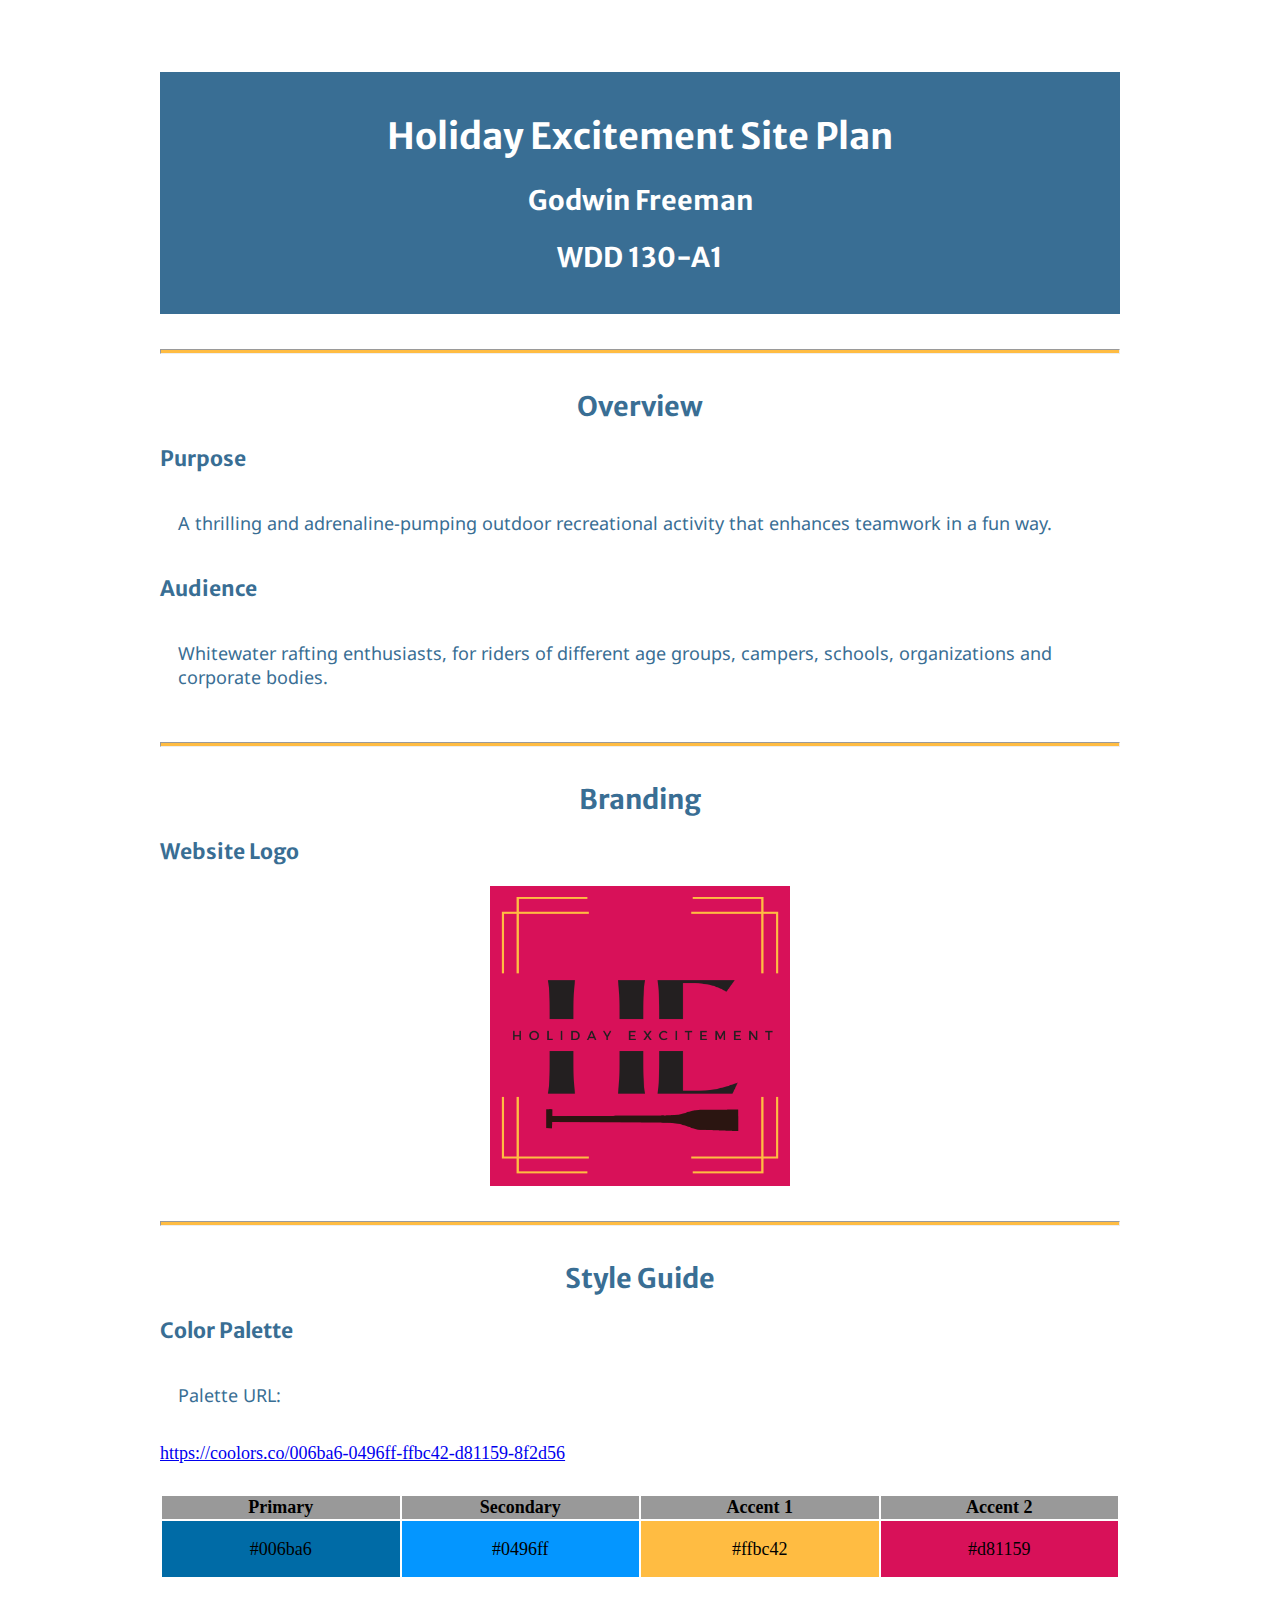
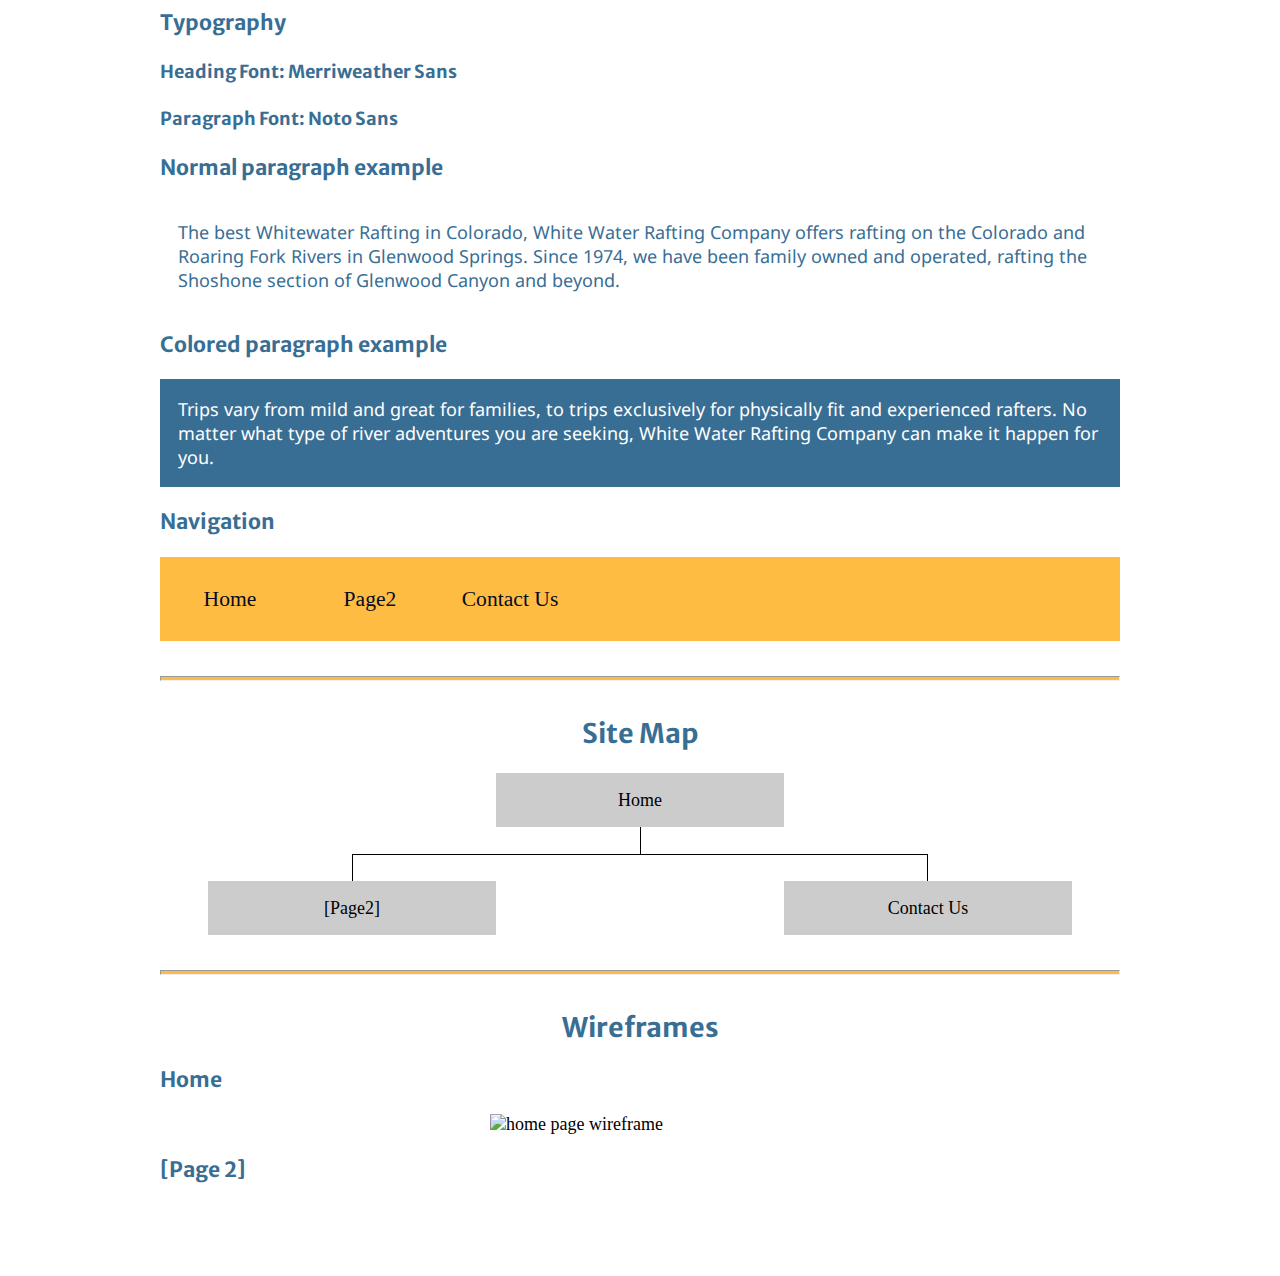
==== wwr/site-plan-rafting.html @ 45205e5f "Add site plan for water rafting Company" ====
<!DOCTYPE html>
<html lang="en-us">

<head>
  <meta charset="utf-8" />
  <title>Site Plan</title>
  <link type="text/css" rel="stylesheet" href="styles/site-plan-rafting.css" />
</head>

<body>
  <header>
    <h1>Holiday Excitement Site Plan</h1>
    <h2>Godwin Freeman</h2>
    <h2>WDD 130-A1</h2>
    <!-- In the header above, add the name of your site, your name and class number. For example if you are in section 3 you would put WDD 130-03 -->
  </header>
  <main>
    <!-- ------------------------Steps 2-5------------------------------ -->
    <hr />
    <h2>Overview</h2>
    <h3>Purpose</h3>
    <p>A thrilling and adrenaline-pumping outdoor recreational activity that enhances teamwork in a fun way.</p>
    <!-- change this -->

    <h3>Audience</h3>
    <p>Whitewater rafting enthusiasts, for riders of different age groups, campers, schools, organizations and corporate bodies.</p>
    <!-- change this -->

    <hr />
    <h2>Branding</h2>
    <h3>Website Logo</h3>
    <!-- Replace this with some sort of logo for your site.  A logo can be as simple as the name of your site in a nice font :) -->
    <img src="images/logo3.png" alt="Logo image" />
    <hr />
    <h2>Style Guide</h2>

    <!-- ------------------------Steps 6-9------------------------------ -->

    <h3>Color Palette</h3>
    <!--  The colors you choose for a website are one of the most important decisions you will make. Follow the instructions on the activity in Canvas then return and replace the color codes below with the hex color codes (the 6 digit numbers that show at the bottom of each color) for the colors you have chosen below.  You should have at least 2 colors but do not have to fill in all 4 if you do not need them.  -->

    <!-- Copy and paste the URL to your finished palette below. Replace the href value that is there with yours. Make sure to paste it into both the href value and the content text of the <a> tag -->
    <p>Palette URL:</p>
    <a href="https://coolors.co/006ba6-0496ff-ffbc42-d81159-8f2d56"
      target="_blank">https://coolors.co/006ba6-0496ff-ffbc42-d81159-8f2d56</a>

    <table class="colors">
      <tr>
        <th>Primary</th>
        <th>Secondary</th>
        <th>Accent 1</th>
        <th>Accent 2</th>
      </tr>
      <!-- Replace the numbers in the boxes below with your hex color codes. Then switch to the site-plan.css file and change your colors there as well. -->
      <tr>
        <td class="primary">#006ba6</td>
        <td class="secondary">#0496ff</td>
        <td class="accent1">#ffbc42</td>
        <td class="accent2">#d81159</td>
      </tr>
    </table>

    <!-- ------------------------Steps 10-12------------------------------ -->

    <h3>Typography</h3>
    <!-- Choose a font for your paragraphs (body copy) and headlines. What font(s) have you chosen? Think also about which of your colors above you might use for background and font colors. -->

    <h4>
      Heading Font: Merriweather Sans
      <!-- change this -->
    </h4>
    <h4>
      Paragraph Font: Noto Sans
      <!-- change this -->
    </h4>
    <h3>Normal paragraph example</h3>
    <p>
      The best Whitewater Rafting in Colorado, White Water Rafting Company
      offers rafting on the Colorado and Roaring Fork Rivers in Glenwood
      Springs. Since 1974, we have been family owned and operated, rafting the
      Shoshone section of Glenwood Canyon and beyond.
    </p>
    <h3>Colored paragraph example</h3>
    <p class="colored">
      Trips vary from mild and great for families, to trips exclusively for
      physically fit and experienced rafters. No matter what type of river
      adventures you are seeking, White Water Rafting Company can make it
      happen for you.
    </p>

    <!-- ------------------------Step 13------------------------------ -->

    <h3>Navigation</h3>
    <!-- Think about how you want your navigation bar to look. In the site-plan.css file change the colors to your colors to get the look you desire. -->
    <nav>
      <a href="#">Home</a>
      <a href="#">Page2</a>
      <a href="#">Contact Us</a>
    </nav>
    <hr />
    <h2>Site Map</h2>
    <div class="sitemap">
      <div class="sm-home">Home</div>
      <div class="sm-page2">
        [Page2]
        <!-- this page will have a name later -->
      </div>
      <div class="sm-page3">Contact Us</div>

      <div class="top">&nbsp;</div>
      <div class="left">&nbsp;</div>
      <div class="right">&nbsp;</div>
    </div>
    <hr />
    <h2>Wireframes</h2>
    <!-- Create an additional wireframe for your site. List it here below the Home page wireframe. -->

    <h3>Home</h3>

    <img src="https://byui-wdd.github.io/wdd130/rafting_images/wireframe_home.png" alt="home page wireframe" />

    <h3>[Page 2]</h3>

    <!-- <img src="#" alt="page 2 wireframe"> -->
  </main>
</body>

</html>
---- wwr/styles/site-plan-rafting.css ----
/* if you are using any Google fonts change the font names below to your fonts. 
Any spaces in your font name should be replaced with a +. 
Fonts are separated by a & */
@import url('https://fonts.googleapis.com/css2?family=Merriweather+Sans:ital@1&family=Noto+Sans&display=swap');

:root {
  /* change the values below to your colors from your palette */
  --primary-color: #006ba6   ;
  --secondary-color: #0496ff ;
  --accent1-color: #ffbc42;
  --accent2-color: #d81159;

  /* change the values below to your chosen font(s) */
  --heading-font: "Merriweather Sans";
  --paragraph-font: Noto Sans, Helvetica, sans-serif;

  /* these colors below should be chosen from among your palette colors above */
  --headline-color-on-white: #396E94;  /* headlines on a white background */ 
  --headline-color-on-color: white; /* headlines on a colored background */ 
  --paragraph-color-on-white: #396E94; /* paragraph text on a white background */ 
  --paragraph-color-on-color: white; /* paragraph text on a colored background */ 
  --paragraph-background-color: #396E94  ;
  --nav-link-color: #060b24;
  --nav-background-color: #ffbc42;
  --nav-hover-link-color: white;
  --nav-hover-background-color: #d81159;
}


/*  Look around below...but DON'T CHANGE ANYTHING! */

body {
  max-width: 960px;
  margin: 0 auto;
  padding: 4em;
  font-size: 18px;
  text-align: left;
}
img {
  display: block;
  margin: 0 auto;
  max-width: 300px;
}
h1, h2, h3, h4, h5, h6 {
  font-family: var(--heading-font);
  color: var(--headline-color-on-white);
}
h2 {
  text-align: center;
}
hr {
  height: 3px;
  margin: 35px 0;
  background: var(--accent1-color);
}
header {
  padding: 1em;
  text-align: center;
  color: var(--headline-color-on-color);
  background-color: var(--paragraph-background-color);
}
header > h1, header > h2 {
  color: var(--headline-color-on-color);
}
p {
  font-family: var(--paragraph-font);
  color: var(--paragraph-color-on-white);
  padding: 1em;
}
.colors {
  width: 100%;
  min-width: 350px;
  margin: 30px auto;
  text-align: center;
}
.colors th {
  background-color: #999;
}
.colors td{
  width: 25%;
  height: 3em;
}
.primary {
  background-color: var(--primary-color);
}
.secondary {
  background-color: var(--secondary-color);
}
.accent1 {
  background-color: var(--accent1-color);
}
.accent2{
  background-color: var(--accent2-color);
}
p.colored {
  background-color: var(--paragraph-background-color);
  color: var(--paragraph-color-on-color);
}
nav {
  background-color: var(--nav-background-color);
  line-height: 3em;
  text-align: center;
  font-size: 1.2em;
}
nav  {
  list-style-type: none;
  display: flex;
}
nav a {
  padding:1em;
  min-width: 120px;
  text-decoration: none;
  padding: 10px;
}
nav a:link, nav a:visited {
  color: var(--nav-link-color);
}
nav a:hover {
  color: var(--nav-hover-link-color);
  background-color: var(--nav-hover-background-color);
}
.sitemap {
  display: grid;
  justify-content: center;

  grid-template-columns: repeat(6, 15%);
  grid-template-rows: 3em 1.5em 1.5em 3em;
  grid-template-areas: ". . home home . ."
    ". . . top . ."
    ". left left right right ."
    "page2 page2 . . page3 page3";
}
.sitemap > div {
  text-align: center;
}
.sm-home {
  grid-area: home;
  background-color: #ccc;
  line-height: 3em;
}
.sm-page2 {
  grid-area: page2;
  background-color: #ccc;
  line-height: 3em;
}
.sm-page3 {
  grid-area: page3;
  background-color: #ccc;
  line-height: 3em;
}
.top {
  grid-area: top;
  border-left: 1px solid;
}
.left {
  grid-area: left;
  border-top: 1px solid;
  border-left: 1px solid;
}
.right {
  grid-area: right;
  border-top: 1px solid;
  border-right: 1px solid;
}
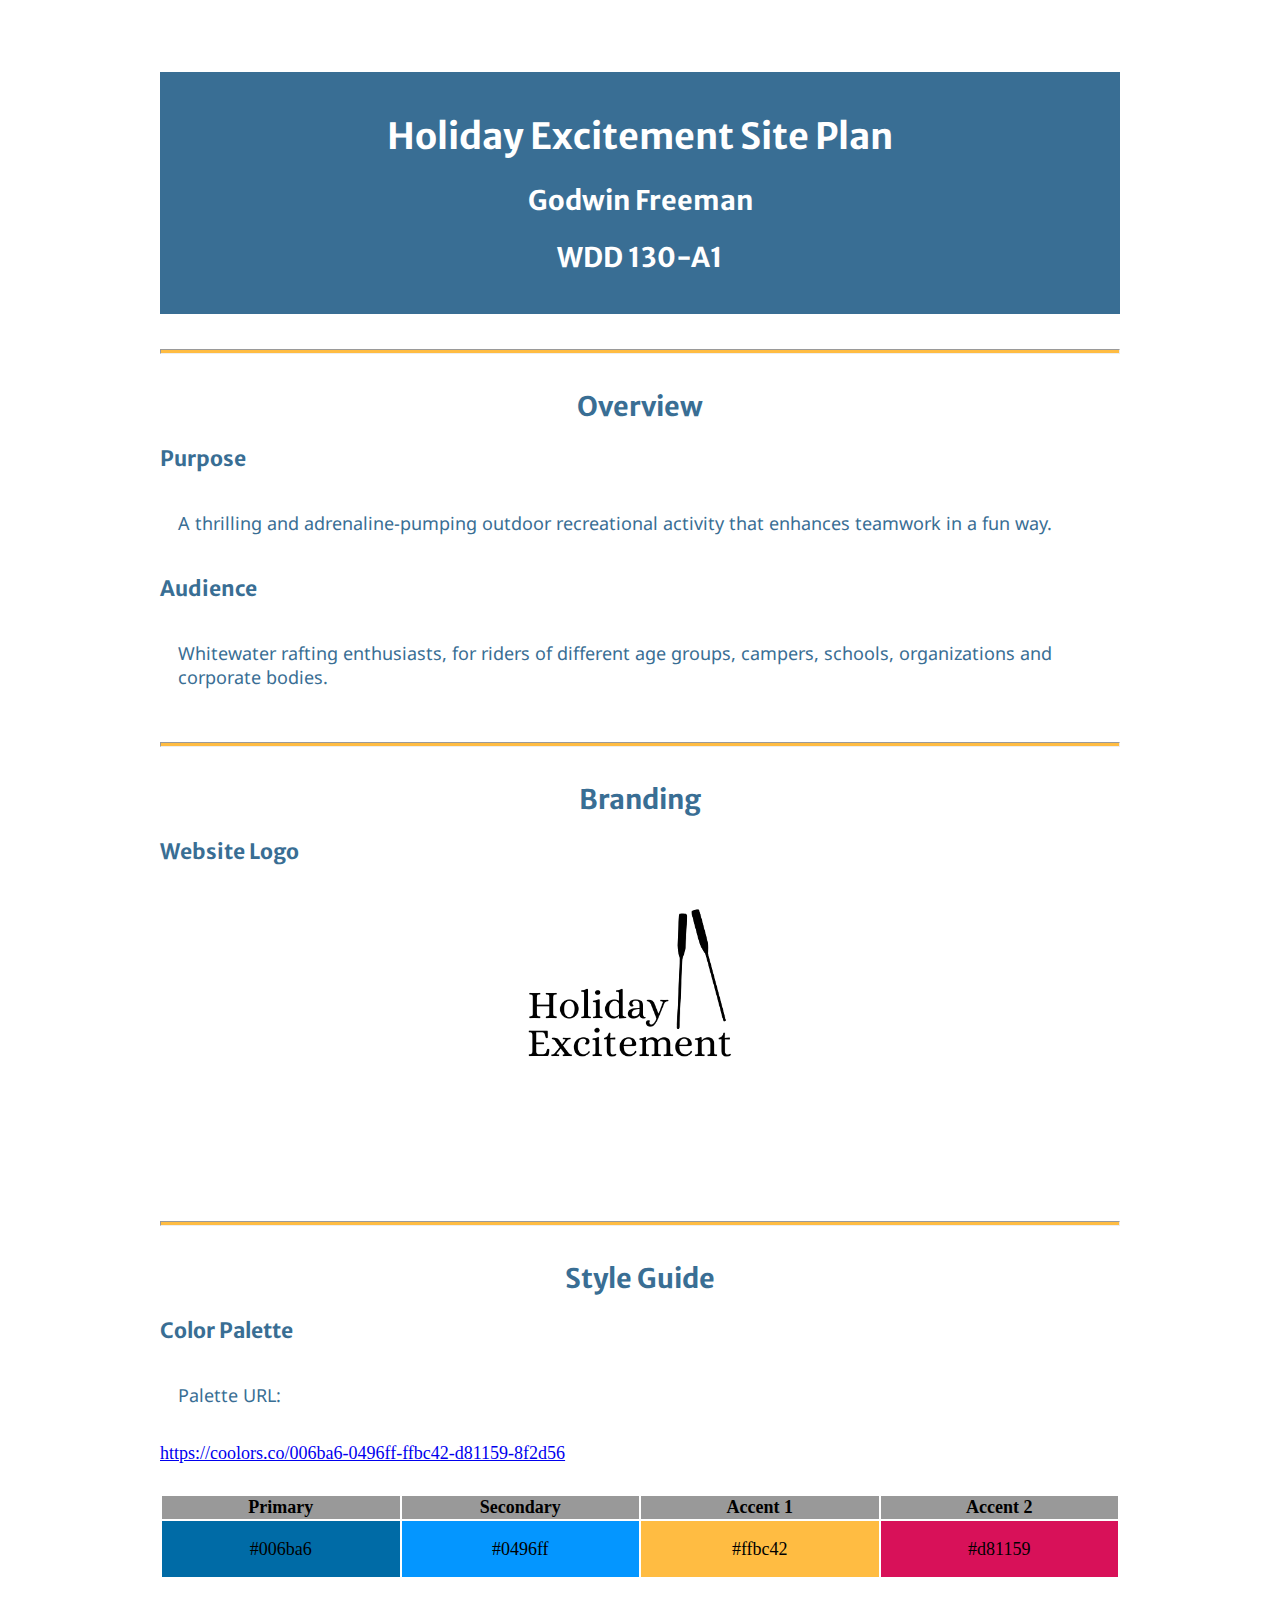
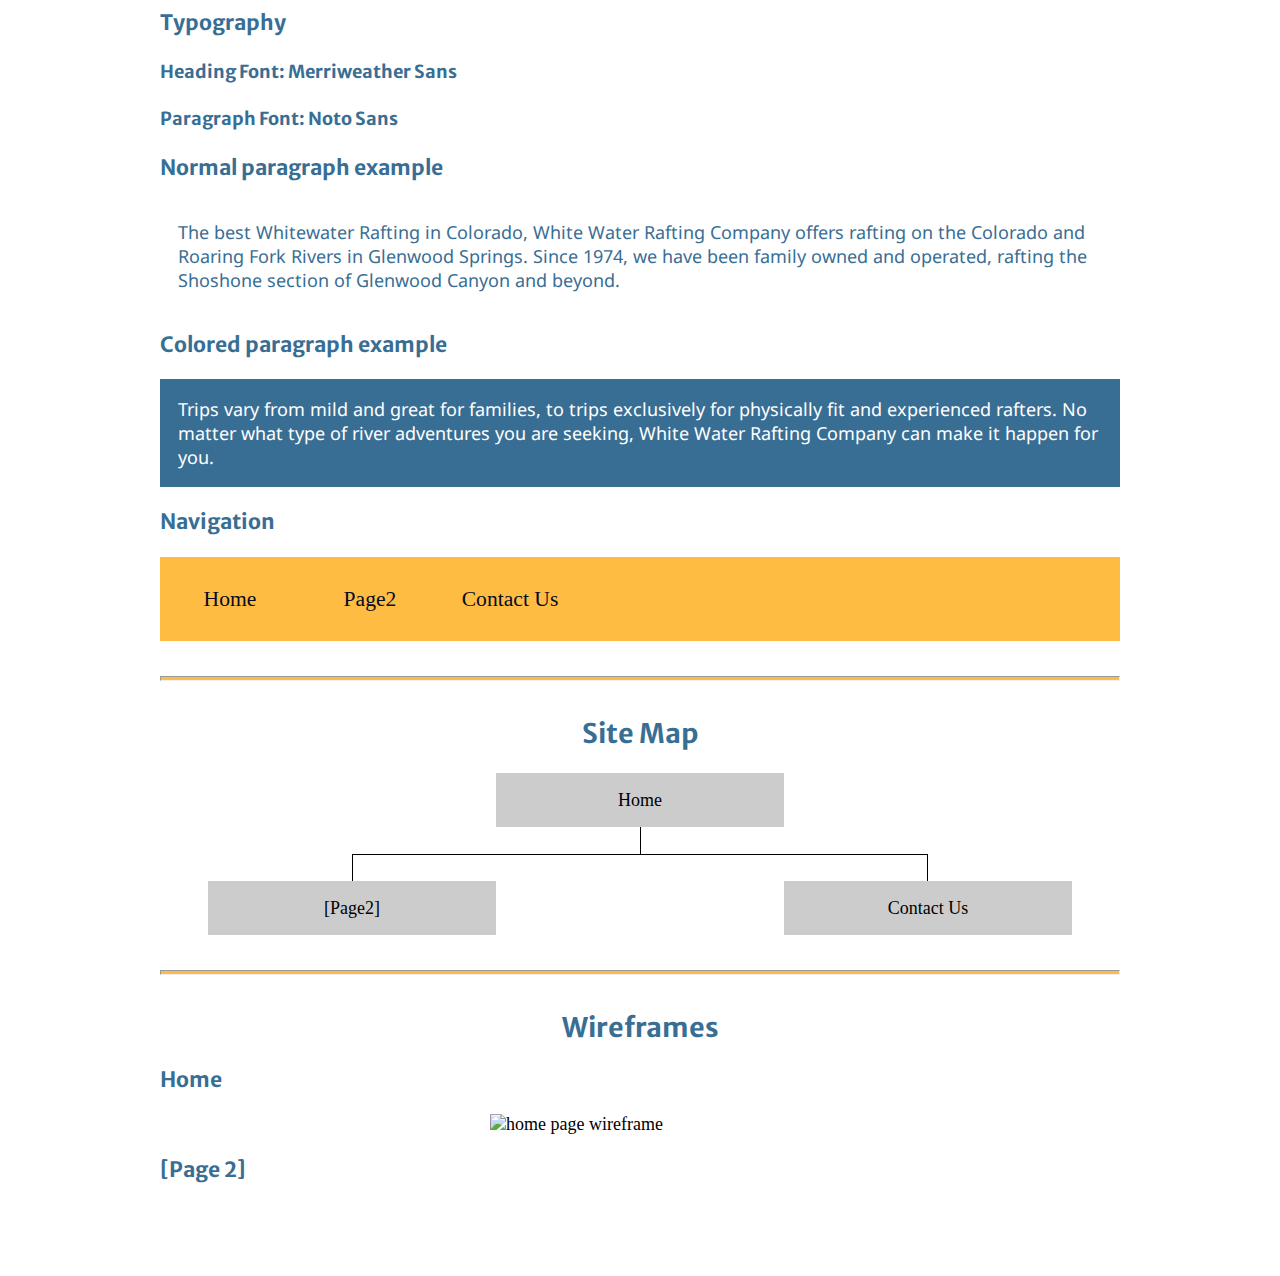
==== commit 17017acf: "change logo" ====
--- a/wwr/site-plan-rafting.html
+++ b/wwr/site-plan-rafting.html
@@ -31,7 +31,7 @@
     <h2>Branding</h2>
     <h3>Website Logo</h3>
     <!-- Replace this with some sort of logo for your site.  A logo can be as simple as the name of your site in a nice font :) -->
-    <img src="images/logo3.png" alt="Logo image" />
+    <img src="images/logo2.png" alt="Logo image" />
     <hr />
     <h2>Style Guide</h2>
 
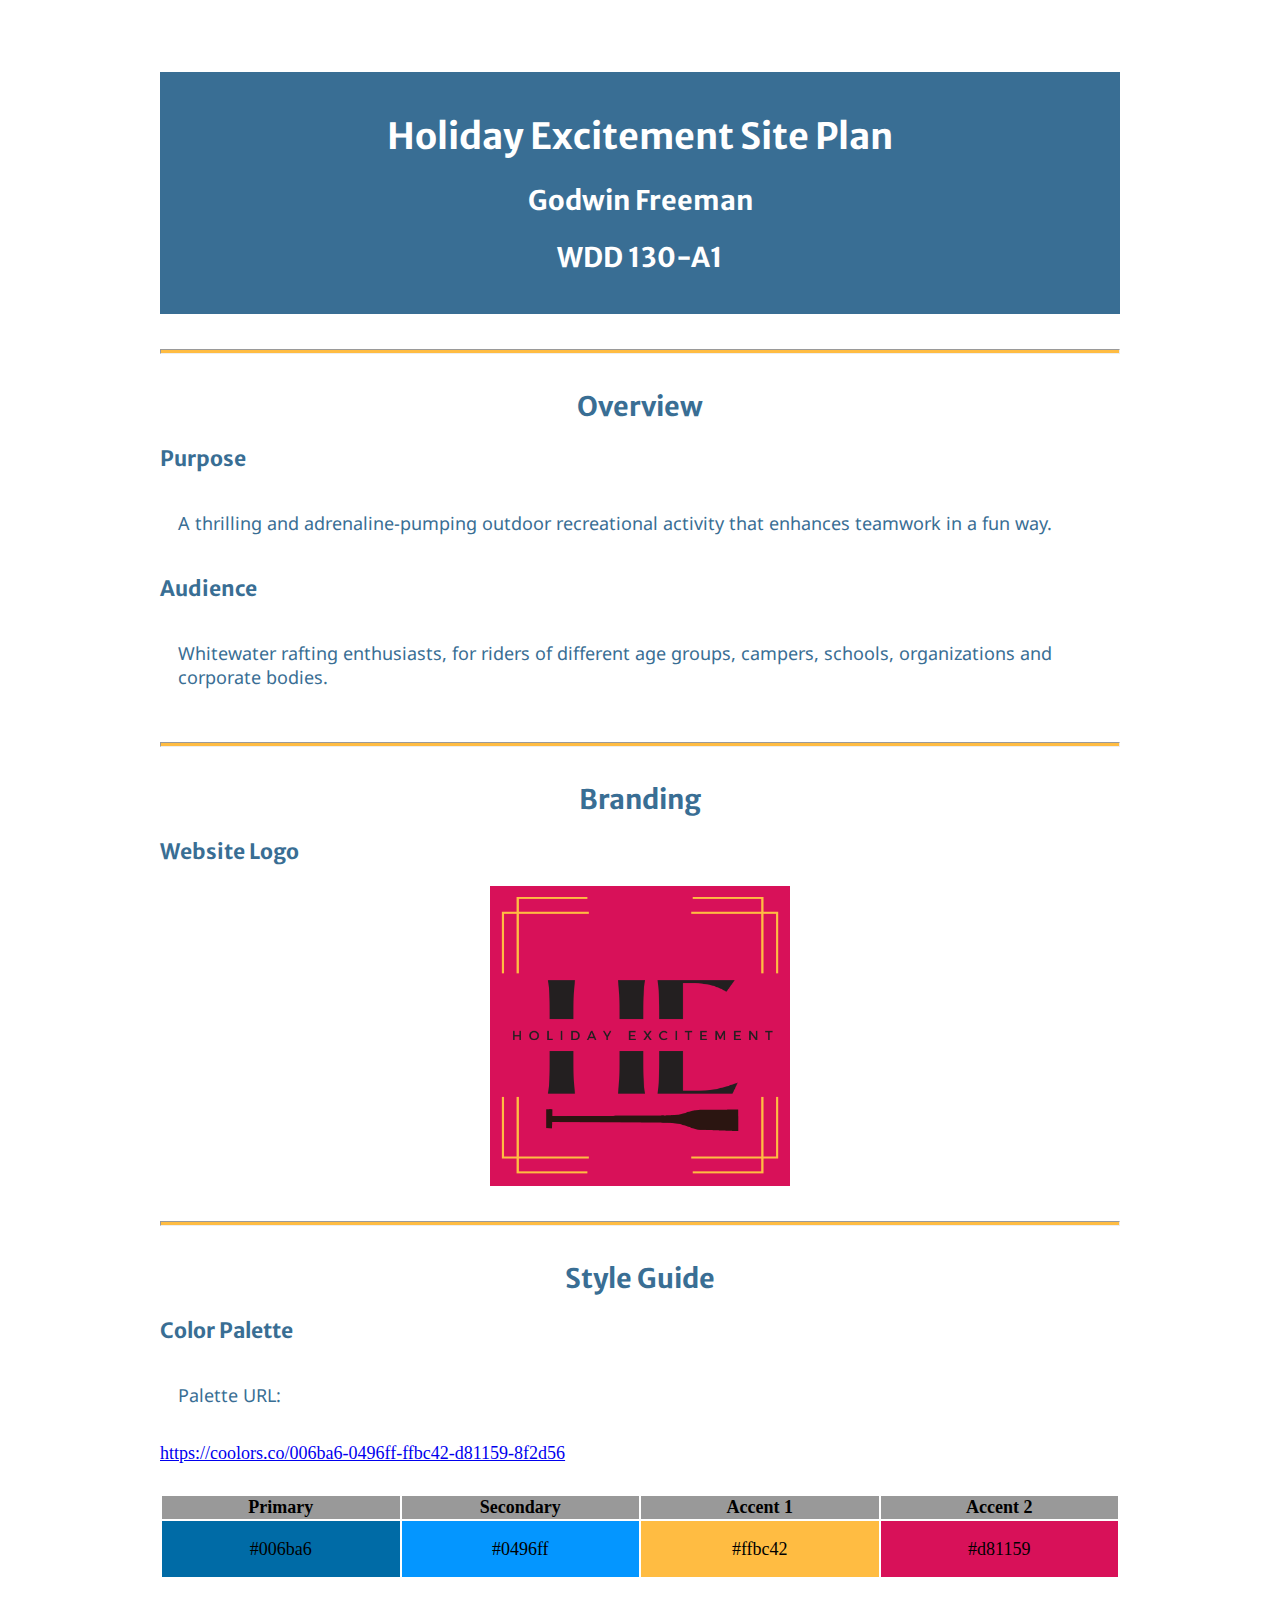
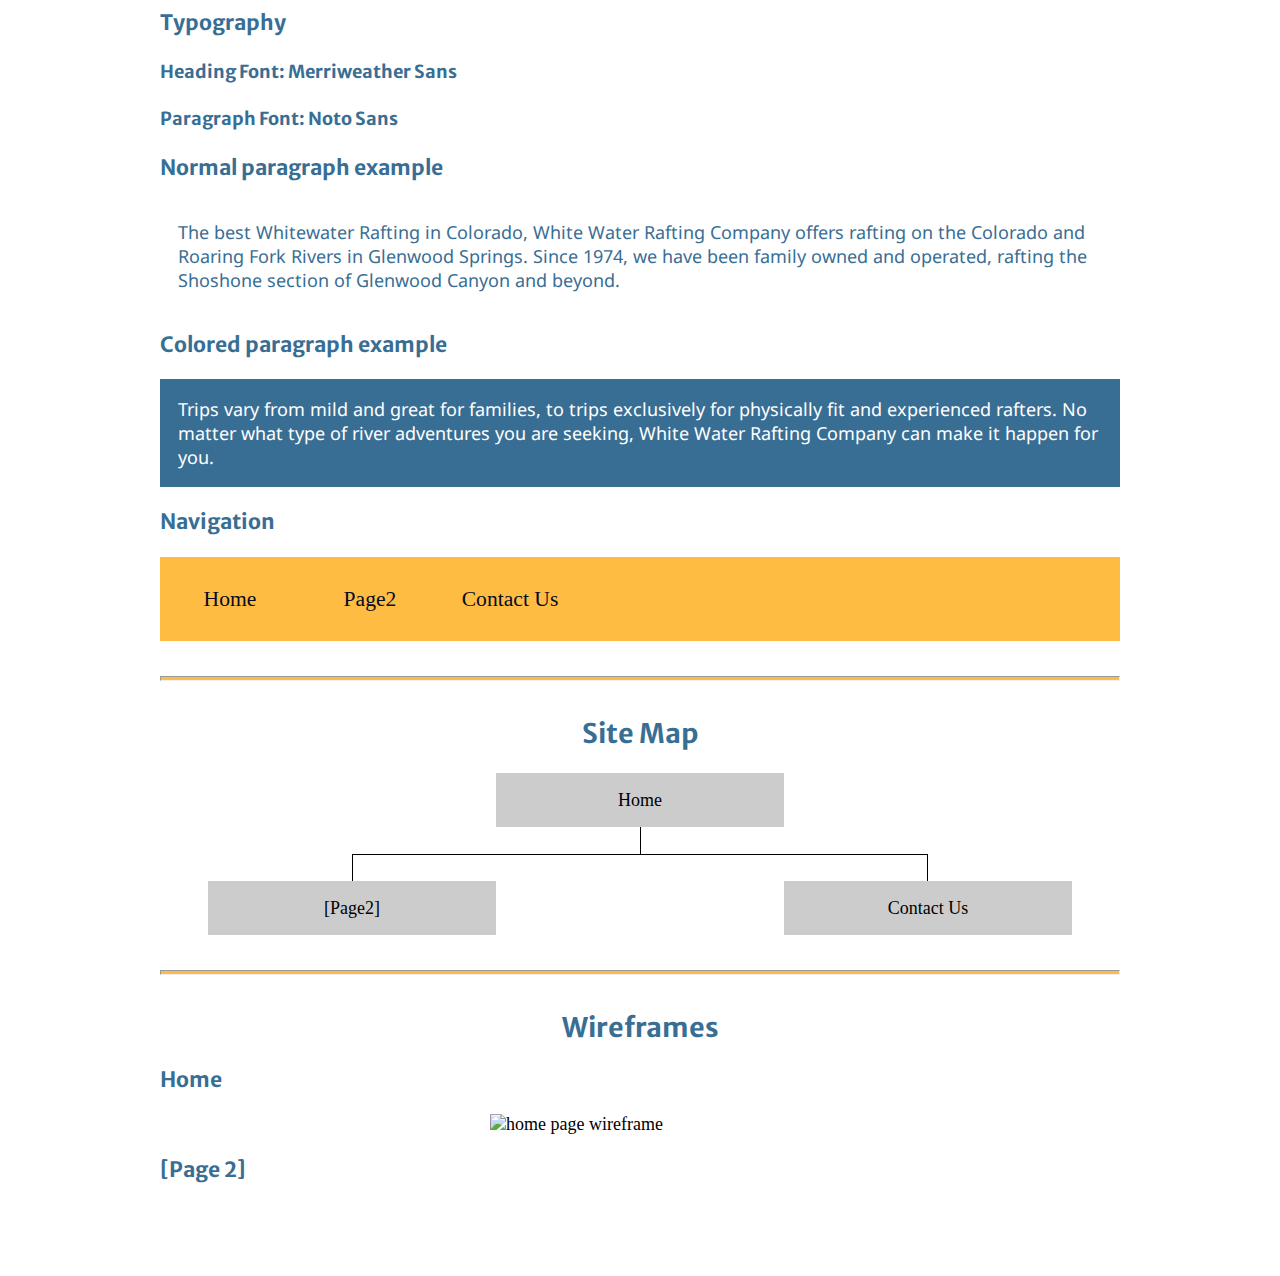
==== commit 1689d476: "Retrying to Push" ====
--- a/wwr/site-plan-rafting.html
+++ b/wwr/site-plan-rafting.html
@@ -31,7 +31,7 @@
     <h2>Branding</h2>
     <h3>Website Logo</h3>
     <!-- Replace this with some sort of logo for your site.  A logo can be as simple as the name of your site in a nice font :) -->
-    <img src="images/logo2.png" alt="Logo image" />
+    <img src="images/logo3.png" alt="Logo image" />
     <hr />
     <h2>Style Guide</h2>
 
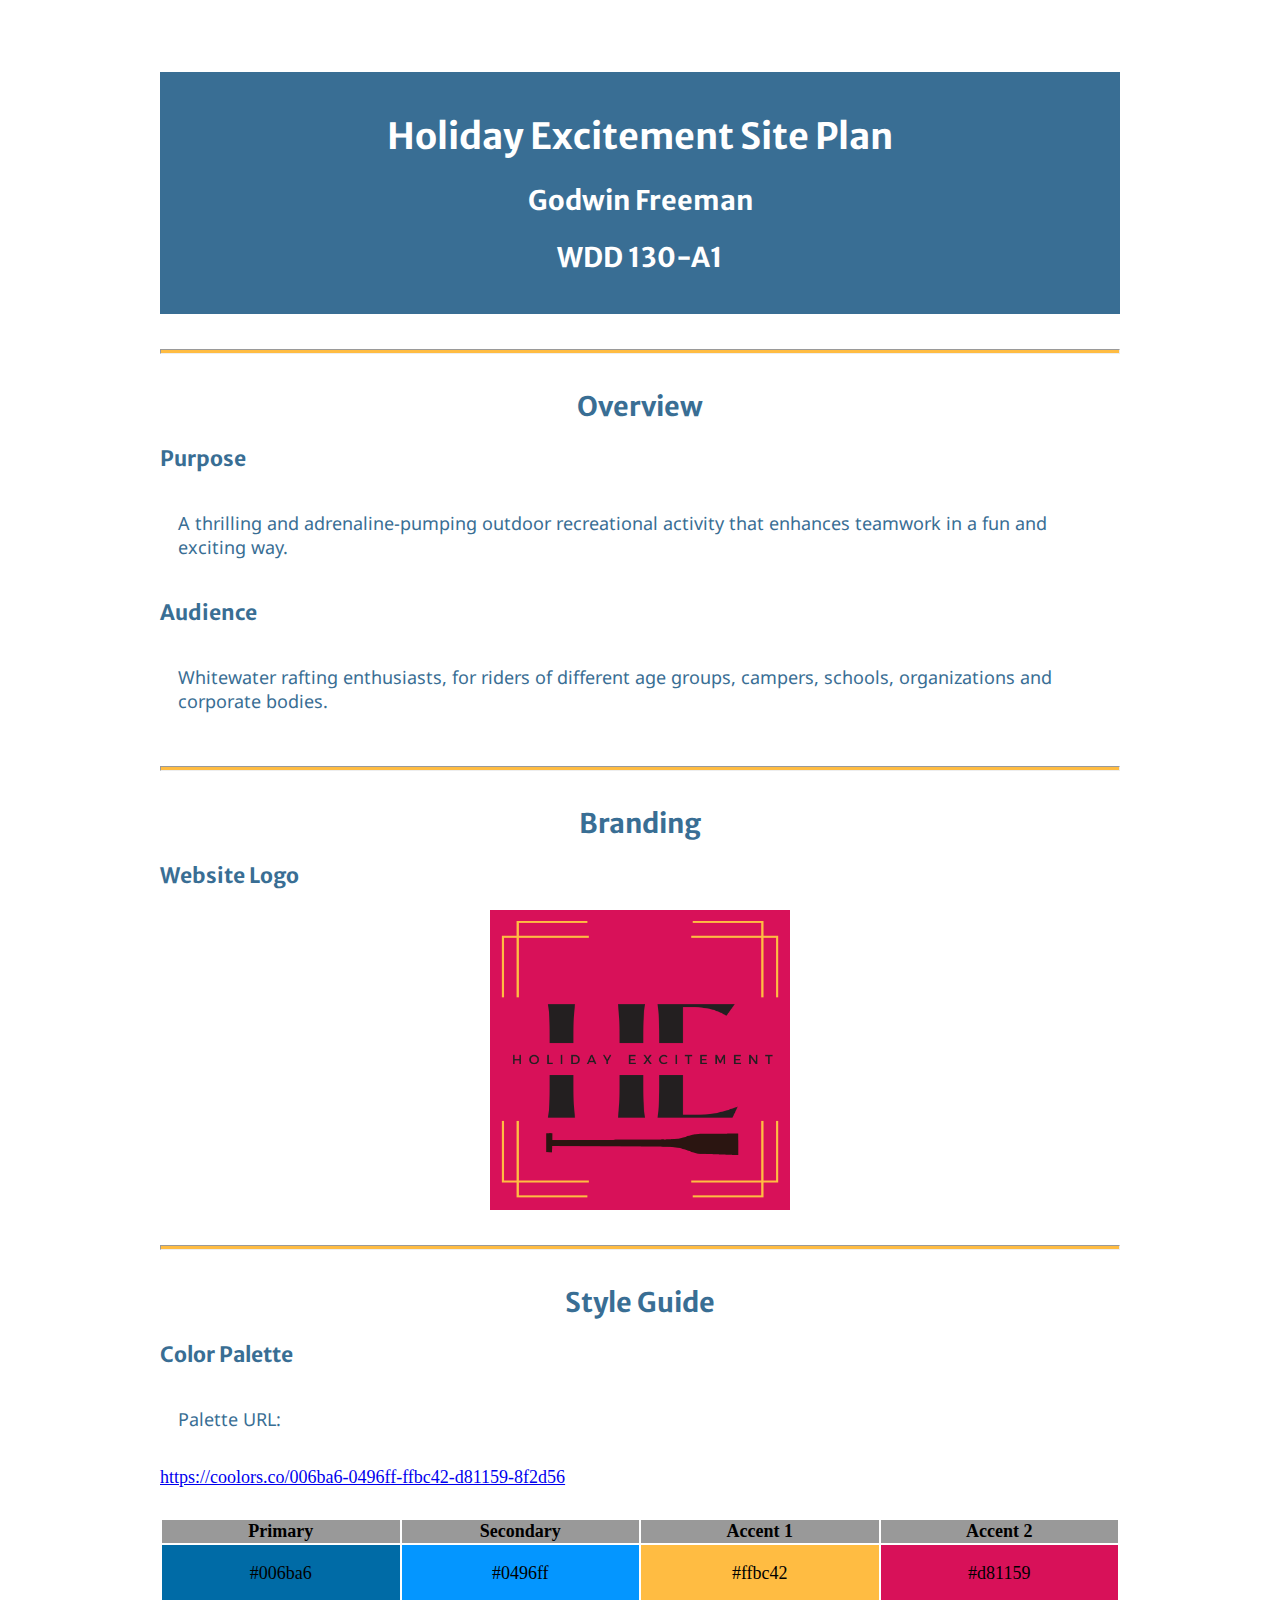
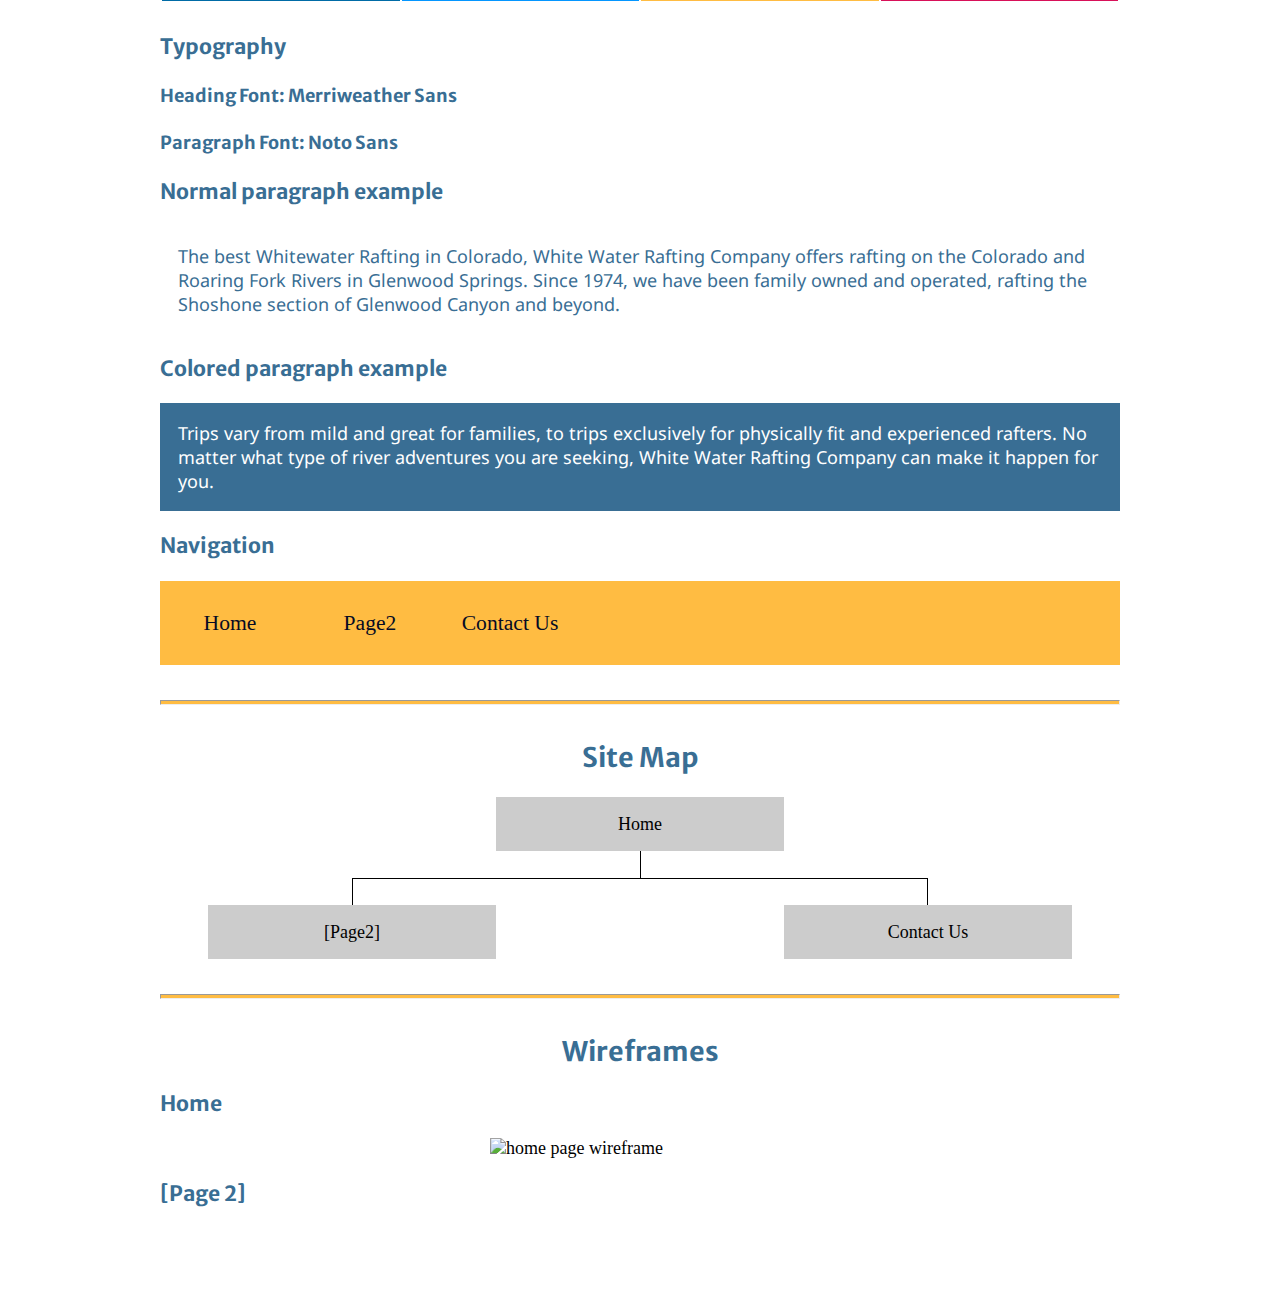
==== commit 95a2420e: "Push Retry" ====
--- a/wwr/site-plan-rafting.html
+++ b/wwr/site-plan-rafting.html
@@ -20,7 +20,7 @@
     <hr />
     <h2>Overview</h2>
     <h3>Purpose</h3>
-    <p>A thrilling and adrenaline-pumping outdoor recreational activity that enhances teamwork in a fun way.</p>
+    <p>A thrilling and adrenaline-pumping outdoor recreational activity that enhances teamwork in a fun and exciting way.</p>
     <!-- change this -->
 
     <h3>Audience</h3>
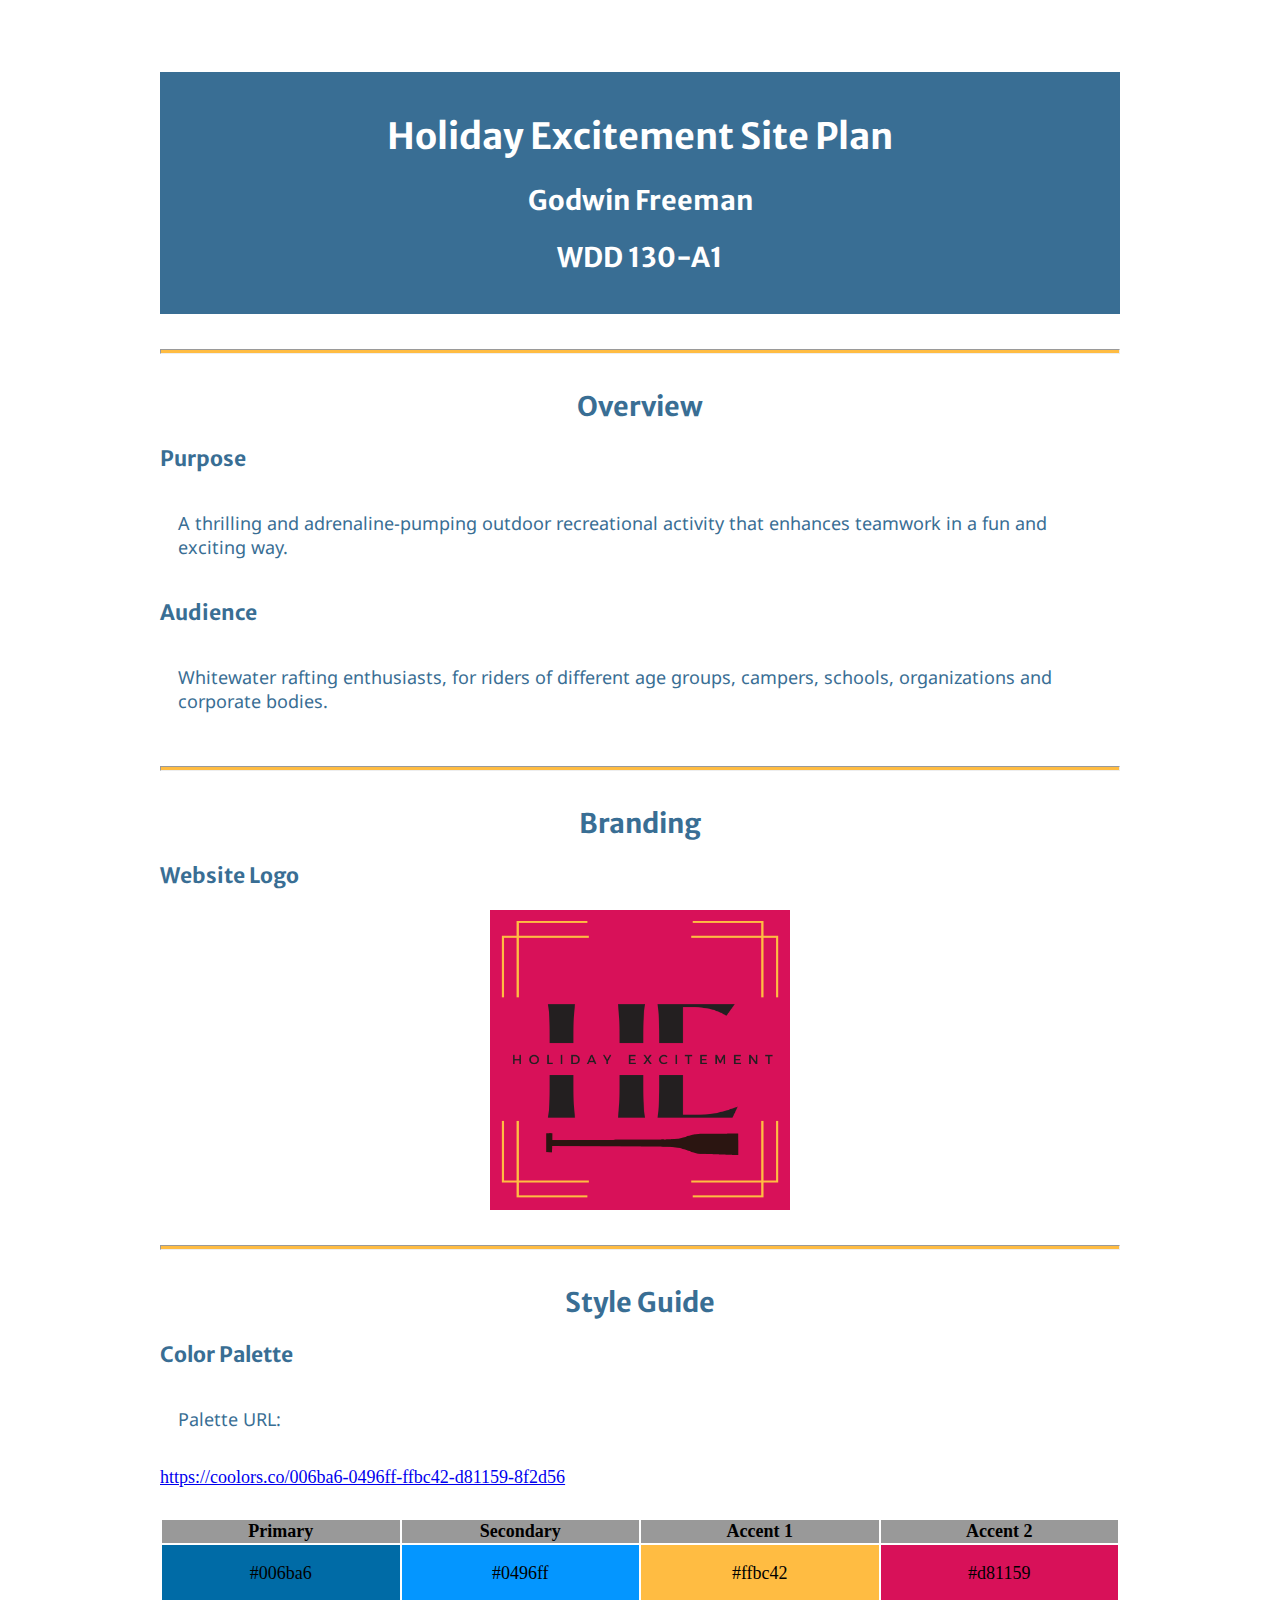
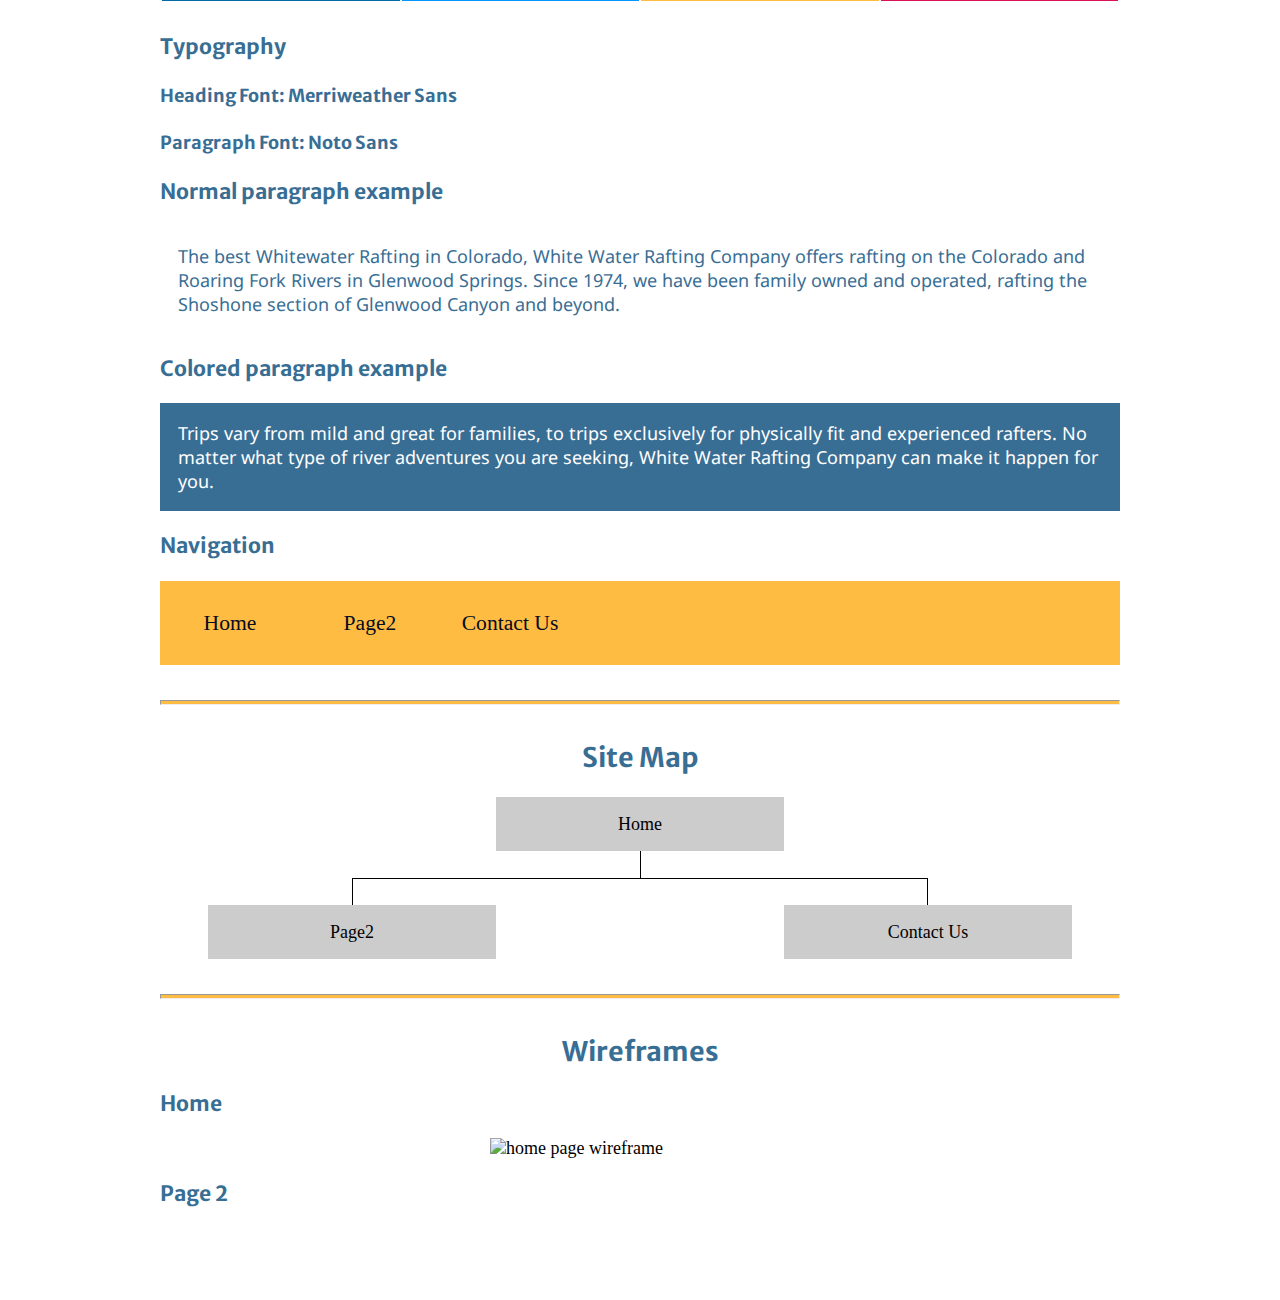
==== commit 9c6a072b: "Extra square brackets removed" ====
--- a/wwr/site-plan-rafting.html
+++ b/wwr/site-plan-rafting.html
@@ -103,7 +103,7 @@
     <div class="sitemap">
       <div class="sm-home">Home</div>
       <div class="sm-page2">
-        [Page2]
+        Page2
         <!-- this page will have a name later -->
       </div>
       <div class="sm-page3">Contact Us</div>
@@ -120,7 +120,7 @@
 
     <img src="https://byui-wdd.github.io/wdd130/rafting_images/wireframe_home.png" alt="home page wireframe" />
 
-    <h3>[Page 2]</h3>
+    <h3>Page 2</h3>
 
     <!-- <img src="#" alt="page 2 wireframe"> -->
   </main>
